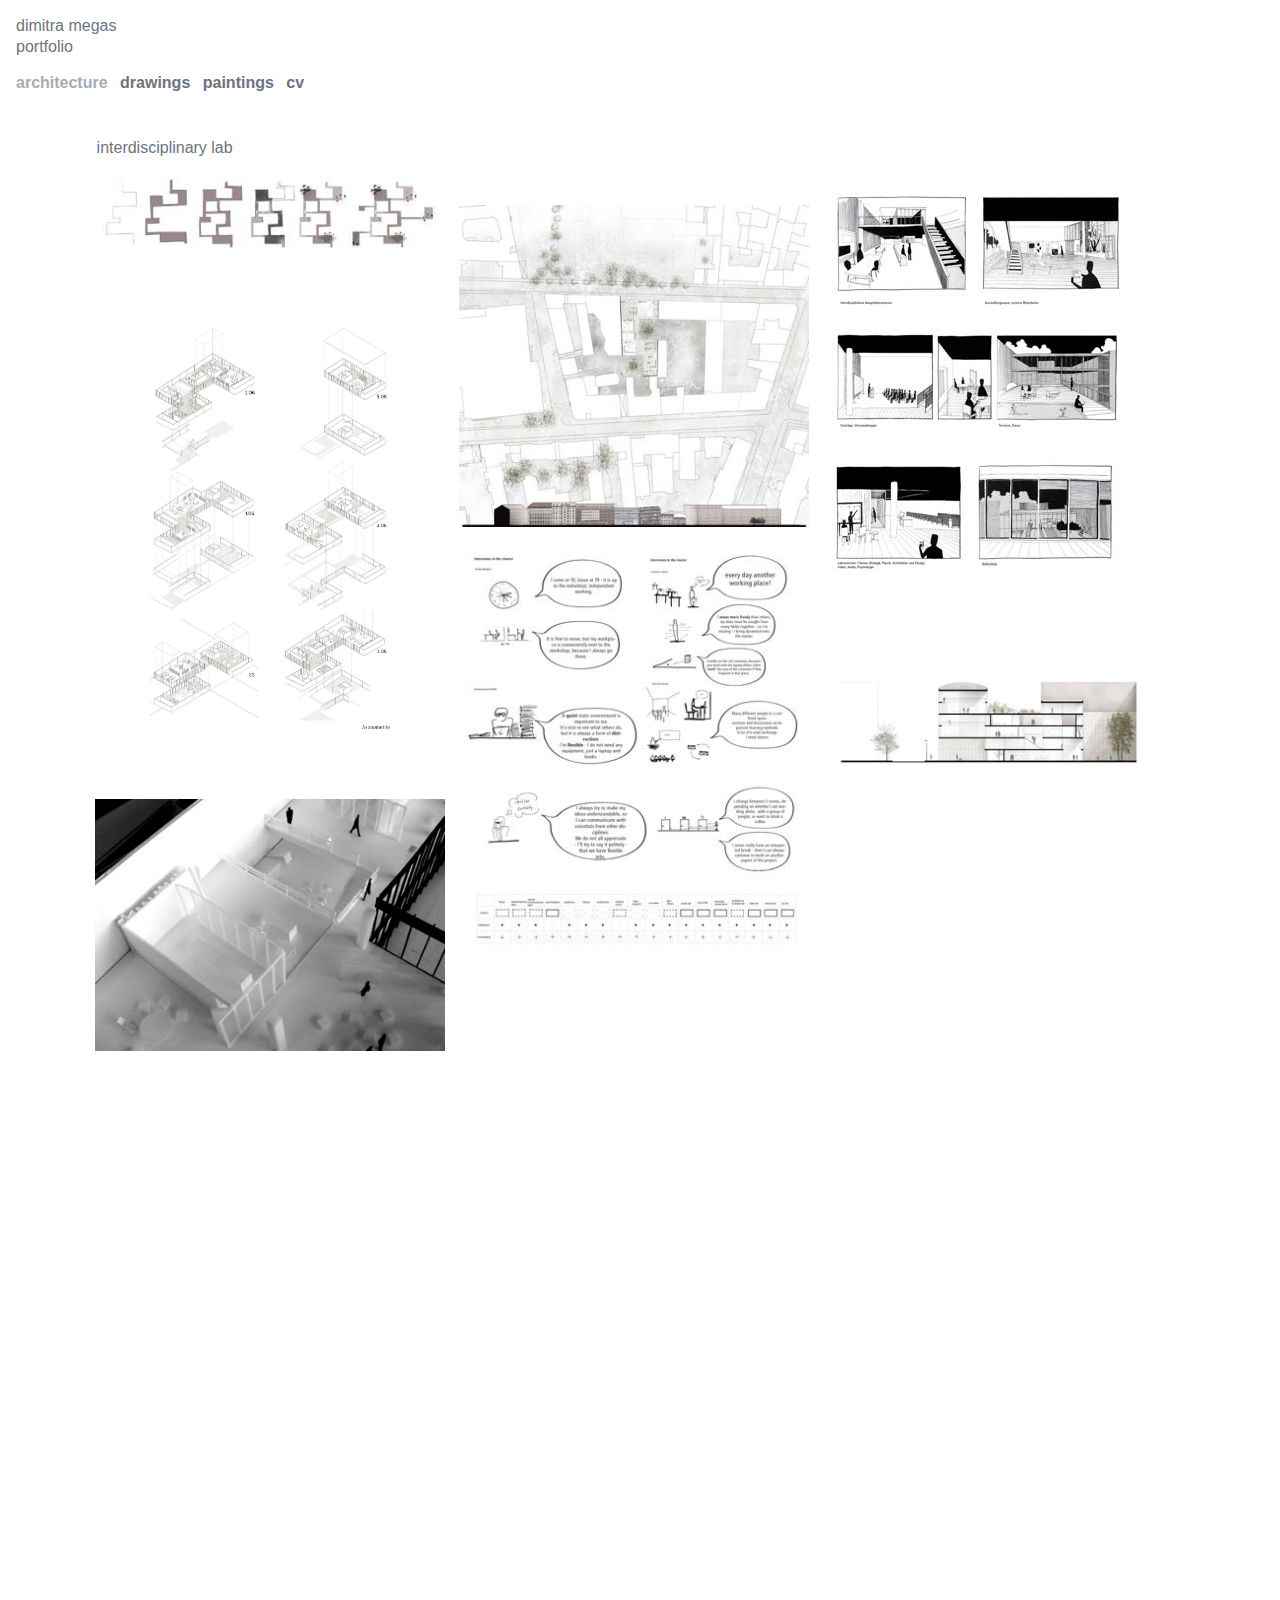
==== docs/index.html @ fa3390ce "Rename folder" ====
<!DOCTYPE html>
<html lang="en" class="no-js">
<head>
  <meta http-equiv="Content-Type" content="text/html; charset=UTF-8"/>
  <meta name="viewport" content="width=device-width, initial-scale=1"/>
  <title>Dimitra Megas - Portfolio</title>
  <link rel="stylesheet" type="text/css" href="css/default.css" />
  <link rel="stylesheet" type="text/css" href="css/component.css" />
  <script src="js/modernizr.custom.js"></script>
</head>
<body>
  <div class="container">
    <header align="left">
      <h1>dimitra megas</h1>
      <h1>portfolio</h1>
      <nav class="codrops-demos">
        <a class="current-demo" href="#">architecture</a>
        <a href="drawings.html">drawings</a>
        <a href="paintings.html">paintings</a>
        <a href="cv.html">cv</a>
      </nav>
    </header>
    <ul class="grid effect-2" id="grid">
      <li style="height: 3em;"><h1>interdisciplinary lab</h1></li>
      <li style="height: 3em;"><p></p></li>
      <li style="height: 3em;"><p></p></li>
      <li><a href="assets/inter_lab_prom.jpg"target="_blank"><img src="assets/inter_lab_prom_thumb.jpg"></a><li>
      <li><a href="assets/inter_lab_sketches.jpg"target="_blank"><img src="assets/inter_lab_sketches_thumb.jpg"></a><li>
      <li><a href="assets/inter_lab_site.jpg"target="_blank"><img src="assets/inter_lab_site_thumb.jpg"></a><li>
      <li><a href="assets/inter_lab_floor.jpg"target="_blank"><img src="assets/inter_lab_floor_thumb.jpg"></a><li>
      <li><a href="assets/inter_lab_interviews.jpg"target="_blank"><img src="assets/inter_lab_interviews_thumb.jpg"></a><li>
      <li><a href="assets/inter_lab_section.jpg"target="_blank"><img src="assets/inter_lab_section_thumb.jpg"></a><li>
      <li><a href="assets/inter_lab_model_over.jpg"target="_blank"><img src="assets/inter_lab_model_over_thumb.jpg"></a><li>
  <li style="height: 3em;"><p></p></li>
  <li style="height: 3em;"><p></p></li>
  <li style="height: 3em;"><p></p></li>
  <li style="height: 3em;"><p></p></li>
  <li style="height: 3em;"><p></p></li>
  <li style="height: 3em;"><p></p></li>
  <li style="height: 3em;"><p></p></li>
  <li style="height: 3em;"><p></p></li>
  <li style="height: 3em;"><p></p></li>
  <li style="height: 3em;"><p></p></li>
  <li style="height: 3em;"><p></p></li>
  <li style="height: 3em;"><p></p></li>
  <li style="height: 3em;"><h1>campus ohlauer straße</h1></li>
  <li><a href="assets/campus-ohlauer-stra·e_east.jpg"target="_blank"><img src="assets/campus-ohlauer-stra·e_east_thumb.jpg"></a><li>
  <li><a href="assets/campus-ohlauer-stra·e_ground-floor.jpg"target="_blank"><img src="assets/campus-ohlauer-stra·e_ground-floor.jpg"></a><li>
  <li><a href="assets/campus-ohlauer-stra·e_section.jpg"target="_blank"><img src="assets/campus-ohlauer-stra·e_section.jpg"></a><li>
  <li><a href="assets/campus-ohlauer-stra·e_diagramme.jpg"target="_blank"><img src="assets/campus-ohlauer-stra·e_diagramme.jpg"></a><li>
  <li><a href="assets/campus-ohlauer-stra·e_front.jpg"target="_blank"><img src="assets/campus-ohlauer-stra·e_front_thumb.jpg"></a><li>
  <li><a href="assets/campus-ohlauer-stra·e_apt.jpg"target="_blank"><img src="assets/campus-ohlauer-stra·e_apt.jpg"></a><li>
  <li><a href="assets/campus-ohlauer-stra·e_inside.jpg"target="_blank"><img src="assets/campus-ohlauer-stra·e_inside_thumb.jpg"></a><li>
  <li><a href="assets/campus-ohlauer-stra·e_model.jpg"target="_blank"><img src="assets/campus-ohlauer-stra·e_model_thumb.jpg"></a><li>
    <li style="height: 3em;"><p></p></li>
    <li style="height: 3em;"><p></p></li>
    <li style="height: 3em;"><p></p></li>
    <li style="height: 3em;"><p></p></li>
    <li style="height: 3em;"><p></p></li>
    <li style="height: 3em;"><p></p></li>
    <li style="height: 3em;"><p></p></li>
    <li style="height: 3em;"><p></p></li>
    <li style="height: 3em;"><p></p></li>
    <li style="height: 3em;"><p></p></li>
    <li style="height: 3em;"><p></p></li>
    <li style="height: 3em;"><h1>mauerpark</h1></li>
    <li><a href="assets/mauerpark_det.jpg"target="_blank"><img src="assets/mauerpark_det_thumb.jpg"></a><li>
    <li><a href="assets/mauerpark_kompensierungsm.jpg"target="_blank"><img src="assets/mauerpark_kompensierungsm_thumb.jpg"></a><li>
    <li><a href="assets/mauerpark_model.jpg"target="_blank"><img src="assets/mauerpark_model_thumb.jpg"></a><li>
    <li><a href="assets/mauerpark_dachbume.jpg"target="_blank"><img src="assets/mauerpark_dachbume_thumb.jpg"></a><li>
    <li><a href="assets/mauerpark_kletterpflanzen.jpg"target="_blank"><img src="assets/mauerpark_kletterpflanzen_thumb.jpg"></a><li>
    <li><a href="assets/mauerpark_tiere.jpg"target="_blank"><img src="assets/mauerpark_tiere_thumb.jpg"></a><li>
    <li><a href="assets/mauerpark_sketch_4.jpg"target="_blank"><img src="assets/mauerpark_sketch_4_thumb.jpg"></a><li>
      <li style="height: 3em;"><p></p></li>
      <li style="height: 3em;"><p></p></li>
      <li style="height: 3em;"><p></p></li>
      <li style="height: 3em;"><p></p></li>
      <li style="height: 3em;"><p></p></li>
      <li style="height: 3em;"><p></p></li>
      <li style="height: 3em;"><p></p></li>
      <li style="height: 3em;"><p></p></li>
      <li style="height: 3em;"><p></p></li>
      <li style="height: 3em;"><p></p></li>
      <li style="height: 3em;"><h1>polykatoikia</h1></li>
      <li><a href="assets/pol_diagramm.jpg"target="_blank"><img src="assets/pol_diagramm_thumb.jpg"></a><li>
      <li><a href="assets/pol_axos.jpg"target="_blank"><img src="assets/pol_axos_thumb.jpg"></a><li>
      <li><a href="assets/pol_iso.jpg"target="_blank"><img src="assets/pol_iso_thumb.jpg"></a><li>
      <li><a href="assets/pol_eg.jpg"target="_blank"><img src="assets/pol_eg_thumb.jpg"></a><li>
      <li><a href="assets/pol_schnitte.jpg"target="_blank"><img src="assets/pol_schnitte_thumb.jpg"></a><li>
      <li><a href="assets/pol_ogs.jpg"target="_blank"><img src="assets/pol_ogs_thumb.jpg"></a><li>
    </ul>
  </div>
  <script src="js/masonry.pkgd.min.js"></script>
  <script src="js/imagesloaded.js"></script>
  <script src="js/classie.js"></script>
  <script src="js/AnimOnScroll.js"></script>
  <script>
    new AnimOnScroll( document.getElementById( 'grid' ), {
      minDuration : 0.4,
      maxDuration : 0.7,
      viewportFactor : 0.2
    } );
  </script>
</body>
</html>
---- docs/css/default.css ----
/* General Demo Style */
@import url(http://fonts.googleapis.com/css?family=Lato:300,400,700);

@font-face {
	font-family: 'codropsicons';
	src:url('../fonts/codropsicons/codropsicons.eot');
	src:url('../fonts/codropsicons/codropsicons.eot?#iefix') format('embedded-opentype'),
		url('../fonts/codropsicons/codropsicons.woff') format('woff'),
		url('../fonts/codropsicons/codropsicons.ttf') format('truetype'),
		url('../fonts/codropsicons/codropsicons.svg#codropsicons') format('svg');
	font-weight: normal;
	font-style: normal;
}

*, *:after, *:before { -webkit-box-sizing: border-box; -moz-box-sizing: border-box; box-sizing: border-box; }
body, html { font-size: 100%; padding: 0; margin: 0;}

/* Clearfix hack by Nicolas Gallagher: http://nicolasgallagher.com/micro-clearfix-hack/ */
.clearfix:before, .clearfix:after { content: " "; display: table; }
.clearfix:after { clear: both; }

body {
	font-family: Arial, sans-serif;
	color: #6b7381;
	background: #fff;
}

a {
	color: #aaa;
	text-decoration: none;
}

a:hover,
a:active {
	color: #333;
}

/* Header Style */
.container > header {
	margin: 0 auto;
	padding-top: 1em;
	padding-left: 1em;
}

.container > header h1 {
	font-size: 1em;
	line-height: 1.3;
	margin: 0;
	font-weight: 300;
	color: #6b7381;
}

.container > header span {
	display: block;
	opacity: 0.8;
	padding: 0 0 0.6em 0.1em;
}

/* To Navigation Style */

.codrops-icon:before {
	font-family: 'codropsicons';
	margin: 0 4px;
	speak: none;
	font-style: normal;
	font-weight: normal;
	font-variant: normal;
	text-transform: none;
	line-height: 1;
	-webkit-font-smoothing: antialiased;
}

.codrops-icon-drop:before {
	content: "\e001";
}

.codrops-icon-prev:before {
	content: "\e004";
}

/* Demo Buttons Style */
.codrops-demos {
	padding-top: 1em;
	font-size: 1em;
}

.codrops-demos a {
	margin: 0 0.5em 0 0;
	color: #6b7381;
	font-weight: 700;
}

.codrops-demos a:hover,
.codrops-demos a.current-demo,
.codrops-demos a.current-demo:hover {
	opacity: 0.6;
}

@media screen and (max-width: 25em) {

	.codrops-icon span {
		display: none;
	}

}
---- docs/css/component.css ----
.grid {
	max-width: 69em;
	list-style: none;
	margin: 30px auto;
	padding: 0;
}

.grid li {
	display: block;
	float: left;
	padding: 7px;
	width: 33%;
	opacity: 0;
}

.grid li.shown,
.no-js .grid li,
.no-cssanimations .grid li {
	opacity: 1;
}

.grid li a,
.grid li img {
	outline: none;
	display: block;
	max-width: 100%;
}

.grid li h1 {
	padding-left: 0.1em;
	font-size: 1em;
	color: #6b7381;
	font-weight: 300;
}

/* Effect 1: opacity */
.grid.effect-1 li.animate {
	-webkit-animation: fadeIn 0.65s ease forwards;
	animation: fadeIn 0.65s ease forwards;
}

@-webkit-keyframes fadeIn {
	0% { }
	100% { opacity: 1; }
}

@keyframes fadeIn {
	0% { }
	100% { opacity: 1; }
}

/* Effect 2: Move Up */
.grid.effect-2 li.animate {
	-webkit-transform: translateY(200px);
	transform: translateY(200px);
	-webkit-animation: moveUp 0.65s ease forwards;
	animation: moveUp 0.65s ease forwards;
}

@-webkit-keyframes moveUp {
	0% { }
	100% { -webkit-transform: translateY(0); opacity: 1; }
}

@keyframes moveUp {
	0% { }
	100% { -webkit-transform: translateY(0); transform: translateY(0); opacity: 1; }
}

/* Effect 3: Scale up */
.grid.effect-3 li.animate {
	-webkit-transform: scale(0.6);
	transform: scale(0.6);
	-webkit-animation: scaleUp 0.65s ease-in-out forwards;
	animation: scaleUp 0.65s ease-in-out forwards;
}

@-webkit-keyframes scaleUp {
	0% { }
	100% { -webkit-transform: scale(1); opacity: 1; }
}

@keyframes scaleUp {
	0% { }
	100% { -webkit-transform: scale(1); transform: scale(1); opacity: 1; }
}

/* Effect 4: fall perspective */
.grid.effect-4 {
	-webkit-perspective: 1300px;
	perspective: 1300px;
}

.grid.effect-4 li.animate {
	-webkit-transform-style: preserve-3d;
	transform-style: preserve-3d;
	-webkit-transform: translateZ(400px) translateY(300px) rotateX(-90deg);
	transform: translateZ(400px) translateY(300px) rotateX(-90deg);
	-webkit-animation: fallPerspective .8s ease-in-out forwards;
	animation: fallPerspective .8s ease-in-out forwards;
}

@-webkit-keyframes fallPerspective {
	0% { }
	100% { -webkit-transform: translateZ(0px) translateY(0px) rotateX(0deg); opacity: 1; }
}

@keyframes fallPerspective {
	0% { }
	100% { -webkit-transform: translateZ(0px) translateY(0px) rotateX(0deg); transform: translateZ(0px) translateY(0px) rotateX(0deg); opacity: 1; }
}

/* Effect 5: fly (based on http://lab.hakim.se/scroll-effects/ by @hakimel) */
.grid.effect-5 {
	-webkit-perspective: 1300px;
	perspective: 1300px;
}

.grid.effect-5 li.animate {
	-webkit-transform-style: preserve-3d;
	transform-style: preserve-3d;
	-webkit-transform-origin: 50% 50% -300px;
	transform-origin: 50% 50% -300px;
	-webkit-transform: rotateX(-180deg);
	transform: rotateX(-180deg);
	-webkit-animation: fly .8s ease-in-out forwards;
	animation: fly .8s ease-in-out forwards;
}

@-webkit-keyframes fly {
	0% { }
	100% { -webkit-transform: rotateX(0deg); opacity: 1; }
}

@keyframes fly {
	0% { }
	100% { -webkit-transform: rotateX(0deg); transform: rotateX(0deg); opacity: 1; }
}

/* Effect 6: flip (based on http://lab.hakim.se/scroll-effects/ by @hakimel) */
.grid.effect-6 {
	-webkit-perspective: 1300px;
	perspective: 1300px;
}

.grid.effect-6 li.animate {
	-webkit-transform-style: preserve-3d;
	transform-style: preserve-3d;
	-webkit-transform-origin: 0% 0%;
	transform-origin: 0% 0%;
	-webkit-transform: rotateX(-80deg);
	transform: rotateX(-80deg);
	-webkit-animation: flip .8s ease-in-out forwards;
	animation: flip .8s ease-in-out forwards;
}

@-webkit-keyframes flip {
	0% { }
	100% { -webkit-transform: rotateX(0deg); opacity: 1; }
}

@keyframes flip {
	0% { }
	100% { -webkit-transform: rotateX(0deg); transform: rotateX(0deg); opacity: 1; }
}

/* Effect 7: helix (based on http://lab.hakim.se/scroll-effects/ by @hakimel) */
.grid.effect-7 {
	-webkit-perspective: 1300px;
	perspective: 1300px;
}

.grid.effect-7 li.animate {
	-webkit-transform-style: preserve-3d;
	transform-style: preserve-3d;
	-webkit-transform: rotateY(-180deg);
	transform: rotateY(-180deg);
	-webkit-animation: helix .8s ease-in-out forwards;
	animation: helix .8s ease-in-out forwards;
}

@-webkit-keyframes helix {
	0% { }
	100% { -webkit-transform: rotateY(0deg); opacity: 1; }
}

@keyframes helix {
	0% { }
	100% { -webkit-transform: rotateY(0deg); transform: rotateY(0deg); opacity: 1; }
}

/* Effect 8:  */
.grid.effect-8 {
	-webkit-perspective: 1300px;
	perspective: 1300px;
}

.grid.effect-8 li.animate {
	-webkit-transform-style: preserve-3d;
	transform-style: preserve-3d;
	-webkit-transform: scale(0.4);
	transform: scale(0.4);
	-webkit-animation: popUp .8s ease-in forwards;
	animation: popUp .8s ease-in forwards;
}

@-webkit-keyframes popUp {
	0% { }
	70% { -webkit-transform: scale(1.1); opacity: .8; -webkit-animation-timing-function: ease-out; }
	100% { -webkit-transform: scale(1); opacity: 1; }
}

@keyframes popUp {
	0% { }
	70% { -webkit-transform: scale(1.1); transform: scale(1.1); opacity: .8; -webkit-animation-timing-function: ease-out; animation-timing-function: ease-out; }
	100% { -webkit-transform: scale(1); transform: scale(1); opacity: 1; }
}

@media screen and (max-width: 900px) {

	.grid li {
		width: 50%;
	}
}

@media screen and (max-width: 400px) {
	.grid li {
		width: 50%;
	}
}
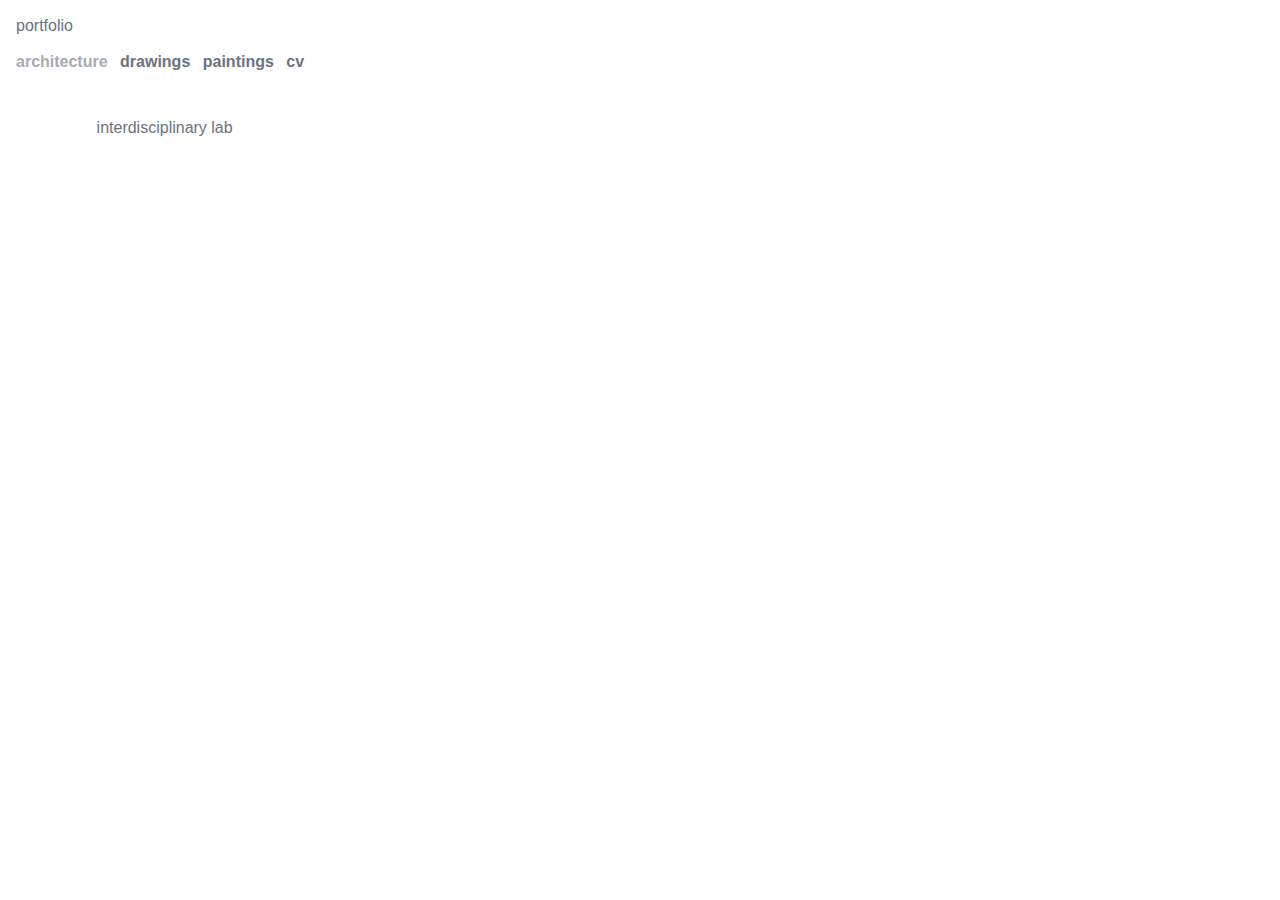
==== commit 03c29c30: "Update index.html" ====
--- a/docs/index.html
+++ b/docs/index.html
@@ -3,7 +3,7 @@
 <head>
   <meta http-equiv="Content-Type" content="text/html; charset=UTF-8"/>
   <meta name="viewport" content="width=device-width, initial-scale=1"/>
-  <title>Dimitra Megas - Portfolio</title>
+  <title>Portfolio</title>
   <link rel="stylesheet" type="text/css" href="css/default.css" />
   <link rel="stylesheet" type="text/css" href="css/component.css" />
   <script src="js/modernizr.custom.js"></script>
@@ -11,7 +11,6 @@
 <body>
   <div class="container">
     <header align="left">
-      <h1>dimitra megas</h1>
       <h1>portfolio</h1>
       <nav class="codrops-demos">
         <a class="current-demo" href="#">architecture</a>
@@ -24,13 +23,6 @@
       <li style="height: 3em;"><h1>interdisciplinary lab</h1></li>
       <li style="height: 3em;"><p></p></li>
       <li style="height: 3em;"><p></p></li>
-      <li><a href="assets/inter_lab_prom.jpg"target="_blank"><img src="assets/inter_lab_prom_thumb.jpg"></a><li>
-      <li><a href="assets/inter_lab_sketches.jpg"target="_blank"><img src="assets/inter_lab_sketches_thumb.jpg"></a><li>
-      <li><a href="assets/inter_lab_site.jpg"target="_blank"><img src="assets/inter_lab_site_thumb.jpg"></a><li>
-      <li><a href="assets/inter_lab_floor.jpg"target="_blank"><img src="assets/inter_lab_floor_thumb.jpg"></a><li>
-      <li><a href="assets/inter_lab_interviews.jpg"target="_blank"><img src="assets/inter_lab_interviews_thumb.jpg"></a><li>
-      <li><a href="assets/inter_lab_section.jpg"target="_blank"><img src="assets/inter_lab_section_thumb.jpg"></a><li>
-      <li><a href="assets/inter_lab_model_over.jpg"target="_blank"><img src="assets/inter_lab_model_over_thumb.jpg"></a><li>
   <li style="height: 3em;"><p></p></li>
   <li style="height: 3em;"><p></p></li>
   <li style="height: 3em;"><p></p></li>
@@ -43,15 +35,6 @@
   <li style="height: 3em;"><p></p></li>
   <li style="height: 3em;"><p></p></li>
   <li style="height: 3em;"><p></p></li>
-  <li style="height: 3em;"><h1>campus ohlauer straße</h1></li>
-  <li><a href="assets/campus-ohlauer-stra·e_east.jpg"target="_blank"><img src="assets/campus-ohlauer-stra·e_east_thumb.jpg"></a><li>
-  <li><a href="assets/campus-ohlauer-stra·e_ground-floor.jpg"target="_blank"><img src="assets/campus-ohlauer-stra·e_ground-floor.jpg"></a><li>
-  <li><a href="assets/campus-ohlauer-stra·e_section.jpg"target="_blank"><img src="assets/campus-ohlauer-stra·e_section.jpg"></a><li>
-  <li><a href="assets/campus-ohlauer-stra·e_diagramme.jpg"target="_blank"><img src="assets/campus-ohlauer-stra·e_diagramme.jpg"></a><li>
-  <li><a href="assets/campus-ohlauer-stra·e_front.jpg"target="_blank"><img src="assets/campus-ohlauer-stra·e_front_thumb.jpg"></a><li>
-  <li><a href="assets/campus-ohlauer-stra·e_apt.jpg"target="_blank"><img src="assets/campus-ohlauer-stra·e_apt.jpg"></a><li>
-  <li><a href="assets/campus-ohlauer-stra·e_inside.jpg"target="_blank"><img src="assets/campus-ohlauer-stra·e_inside_thumb.jpg"></a><li>
-  <li><a href="assets/campus-ohlauer-stra·e_model.jpg"target="_blank"><img src="assets/campus-ohlauer-stra·e_model_thumb.jpg"></a><li>
     <li style="height: 3em;"><p></p></li>
     <li style="height: 3em;"><p></p></li>
     <li style="height: 3em;"><p></p></li>
@@ -63,14 +46,6 @@
     <li style="height: 3em;"><p></p></li>
     <li style="height: 3em;"><p></p></li>
     <li style="height: 3em;"><p></p></li>
-    <li style="height: 3em;"><h1>mauerpark</h1></li>
-    <li><a href="assets/mauerpark_det.jpg"target="_blank"><img src="assets/mauerpark_det_thumb.jpg"></a><li>
-    <li><a href="assets/mauerpark_kompensierungsm.jpg"target="_blank"><img src="assets/mauerpark_kompensierungsm_thumb.jpg"></a><li>
-    <li><a href="assets/mauerpark_model.jpg"target="_blank"><img src="assets/mauerpark_model_thumb.jpg"></a><li>
-    <li><a href="assets/mauerpark_dachbume.jpg"target="_blank"><img src="assets/mauerpark_dachbume_thumb.jpg"></a><li>
-    <li><a href="assets/mauerpark_kletterpflanzen.jpg"target="_blank"><img src="assets/mauerpark_kletterpflanzen_thumb.jpg"></a><li>
-    <li><a href="assets/mauerpark_tiere.jpg"target="_blank"><img src="assets/mauerpark_tiere_thumb.jpg"></a><li>
-    <li><a href="assets/mauerpark_sketch_4.jpg"target="_blank"><img src="assets/mauerpark_sketch_4_thumb.jpg"></a><li>
       <li style="height: 3em;"><p></p></li>
       <li style="height: 3em;"><p></p></li>
       <li style="height: 3em;"><p></p></li>
@@ -81,13 +56,6 @@
       <li style="height: 3em;"><p></p></li>
       <li style="height: 3em;"><p></p></li>
       <li style="height: 3em;"><p></p></li>
-      <li style="height: 3em;"><h1>polykatoikia</h1></li>
-      <li><a href="assets/pol_diagramm.jpg"target="_blank"><img src="assets/pol_diagramm_thumb.jpg"></a><li>
-      <li><a href="assets/pol_axos.jpg"target="_blank"><img src="assets/pol_axos_thumb.jpg"></a><li>
-      <li><a href="assets/pol_iso.jpg"target="_blank"><img src="assets/pol_iso_thumb.jpg"></a><li>
-      <li><a href="assets/pol_eg.jpg"target="_blank"><img src="assets/pol_eg_thumb.jpg"></a><li>
-      <li><a href="assets/pol_schnitte.jpg"target="_blank"><img src="assets/pol_schnitte_thumb.jpg"></a><li>
-      <li><a href="assets/pol_ogs.jpg"target="_blank"><img src="assets/pol_ogs_thumb.jpg"></a><li>
     </ul>
   </div>
   <script src="js/masonry.pkgd.min.js"></script>
